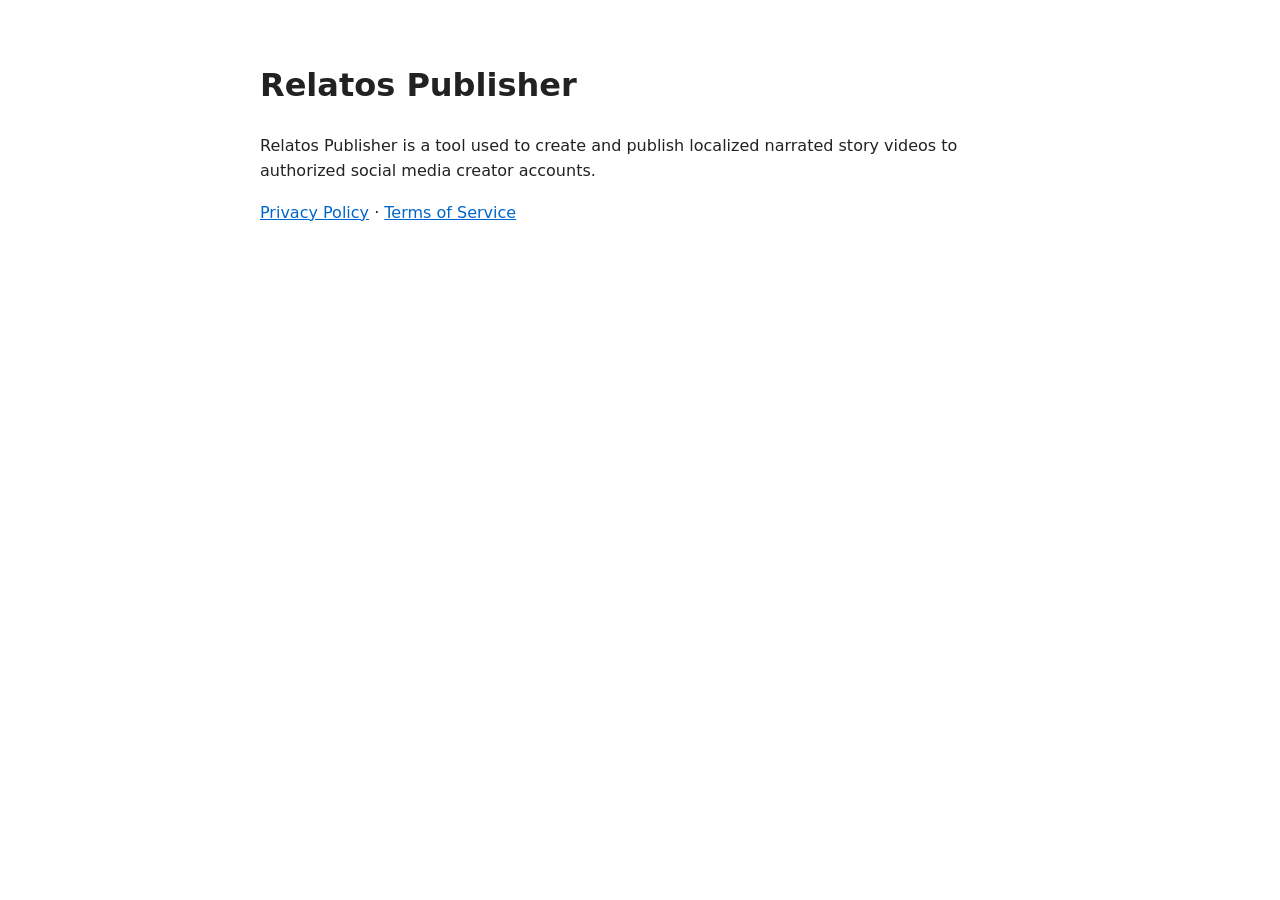
==== index.html @ 3a7854e7 "Create public policy site for Relatos Publisher" ====
<!doctype html><html lang="en"><head><meta charset="utf-8"><meta name="viewport" content="width=device-width,initial-scale=1"><title>Relatos Publisher</title><style>body{font-family:system-ui,sans-serif;max-width:760px;margin:60px auto;padding:0 20px;line-height:1.6;color:#222}a{color:#06c}</style></head><body><h1>Relatos Publisher</h1><p>Relatos Publisher is a tool used to create and publish localized narrated story videos to authorized social media creator accounts.</p><p><a href="privacy.html">Privacy Policy</a> · <a href="terms.html">Terms of Service</a></p></body></html>
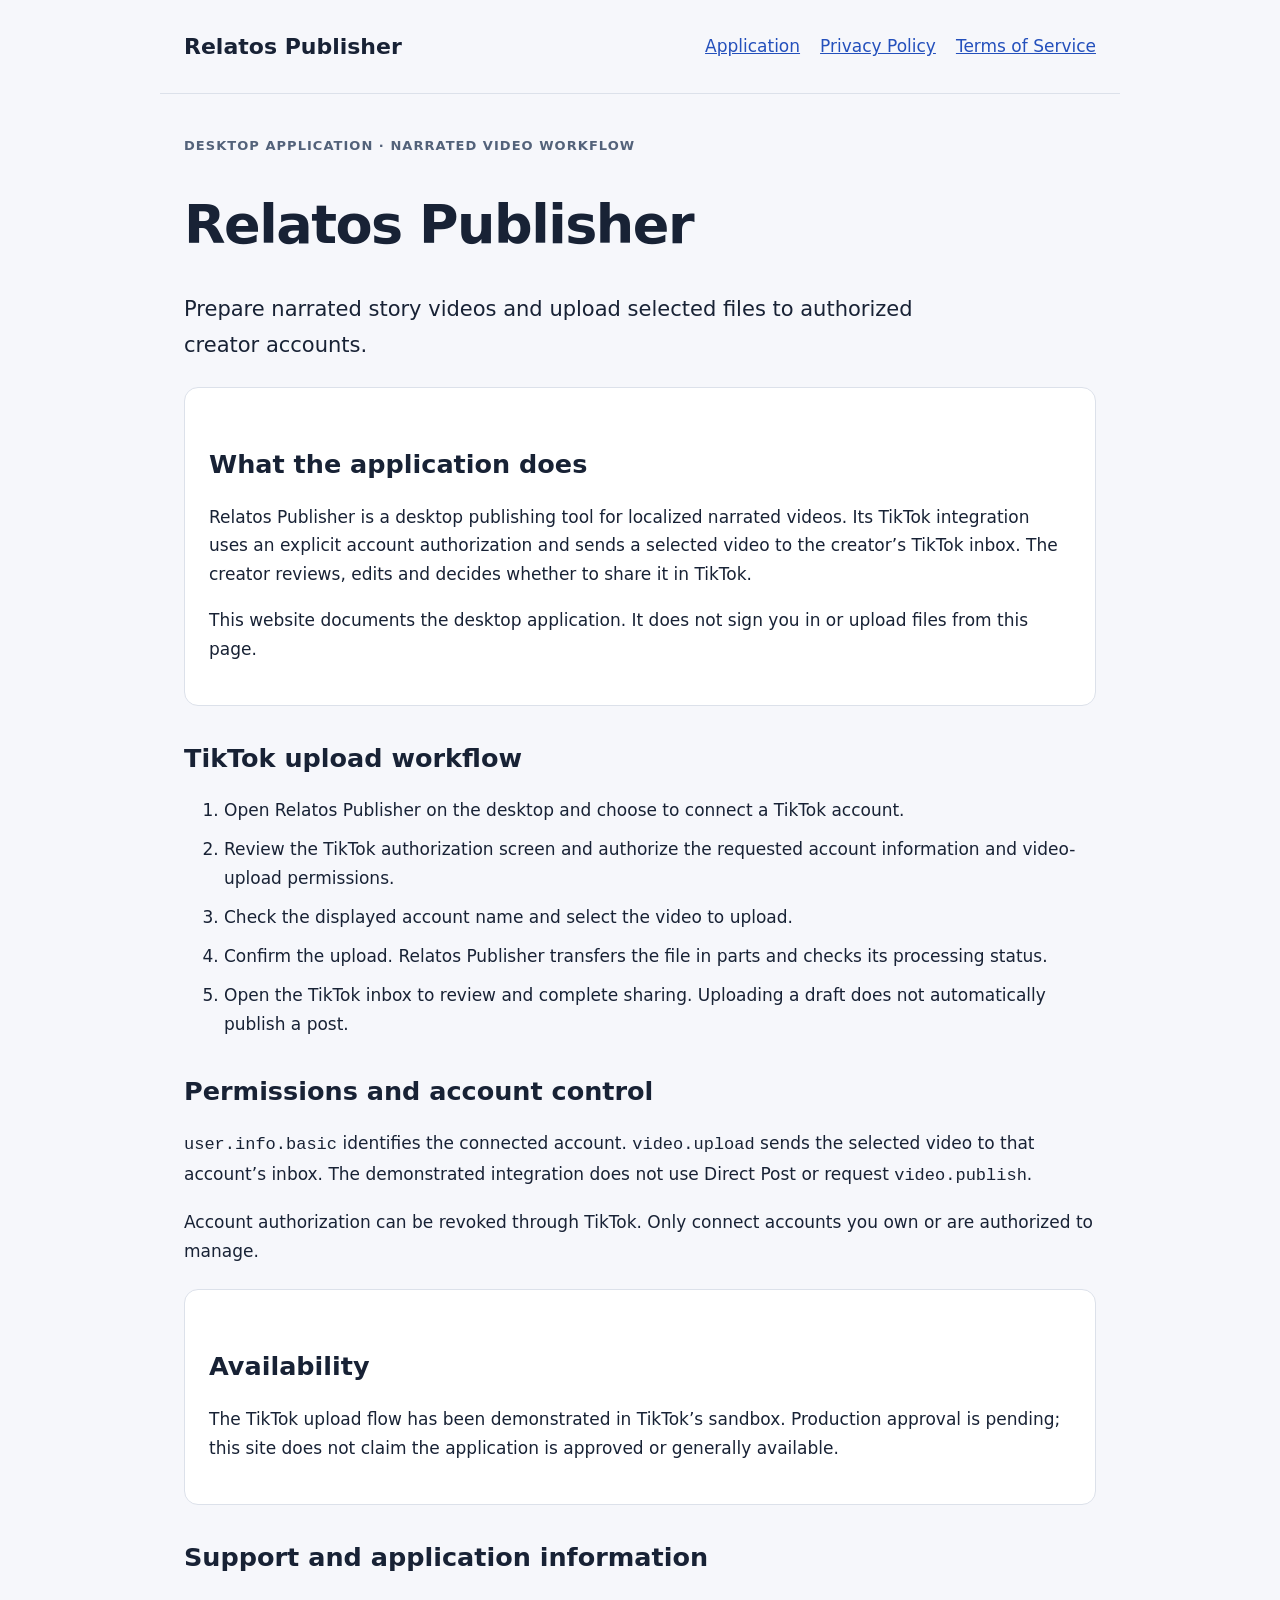
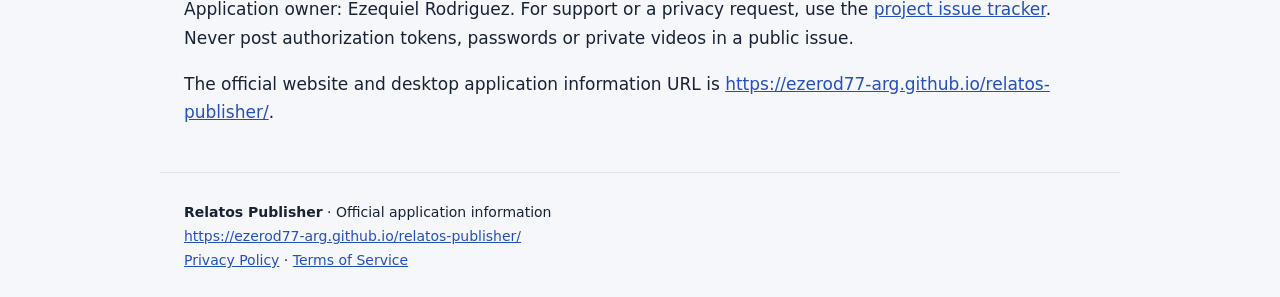
==== commit 9e2c2ca9: "fix: align Relatos Publisher website identity for TikTok review" ====
--- a/index.html
+++ b/index.html
@@ -1 +1,2 @@
-<!doctype html><html lang="en"><head><meta charset="utf-8"><meta name="viewport" content="width=device-width,initial-scale=1"><title>Relatos Publisher</title><style>body{font-family:system-ui,sans-serif;max-width:760px;margin:60px auto;padding:0 20px;line-height:1.6;color:#222}a{color:#06c}</style></head><body><h1>Relatos Publisher</h1><p>Relatos Publisher is a tool used to create and publish localized narrated story videos to authorized social media creator accounts.</p><p><a href="privacy.html">Privacy Policy</a> · <a href="terms.html">Terms of Service</a></p></body></html>
+<!doctype html>
+<html lang="en"><head><meta charset="utf-8"><meta name="viewport" content="width=device-width,initial-scale=1"><title>Relatos Publisher</title><meta name="description" content="Relatos Publisher desktop application: authorized narrated-video uploads, workflow documentation, privacy and terms."><link rel="canonical" href="https://ezerod77-arg.github.io/relatos-publisher/"><link rel="stylesheet" href="style.css"></head><body><header><a class="brand" href="https://ezerod77-arg.github.io/relatos-publisher/">Relatos Publisher</a><nav aria-label="Main navigation"><a href="index.html">Application</a><a href="privacy.html">Privacy Policy</a><a href="terms.html">Terms of Service</a></nav></header><main><p class="tag">Desktop application · Narrated video workflow</p><h1>Relatos Publisher</h1><p class="intro">Prepare narrated story videos and upload selected files to authorized creator accounts.</p><section class="panel"><h2>What the application does</h2><p>Relatos Publisher is a desktop publishing tool for localized narrated videos. Its TikTok integration uses an explicit account authorization and sends a selected video to the creator’s TikTok inbox. The creator reviews, edits and decides whether to share it in TikTok.</p><p>This website documents the desktop application. It does not sign you in or upload files from this page.</p></section><section><h2>TikTok upload workflow</h2><ol><li>Open Relatos Publisher on the desktop and choose to connect a TikTok account.</li><li>Review the TikTok authorization screen and authorize the requested account information and video-upload permissions.</li><li>Check the displayed account name and select the video to upload.</li><li>Confirm the upload. Relatos Publisher transfers the file in parts and checks its processing status.</li><li>Open the TikTok inbox to review and complete sharing. Uploading a draft does not automatically publish a post.</li></ol></section><section><h2>Permissions and account control</h2><p><code>user.info.basic</code> identifies the connected account. <code>video.upload</code> sends the selected video to that account’s inbox. The demonstrated integration does not use Direct Post or request <code>video.publish</code>.</p><p>Account authorization can be revoked through TikTok. Only connect accounts you own or are authorized to manage.</p></section><section class="panel"><h2>Availability</h2><p>The TikTok upload flow has been demonstrated in TikTok’s sandbox. Production approval is pending; this site does not claim the application is approved or generally available.</p></section><section><h2>Support and application information</h2><p>Application owner: Ezequiel Rodriguez. For support or a privacy request, use the <a href="https://github.com/ezerod77-arg/relatos-publisher/issues">project issue tracker</a>. Never post authorization tokens, passwords or private videos in a public issue.</p><p>The official website and desktop application information URL is <a href="https://ezerod77-arg.github.io/relatos-publisher/">https://ezerod77-arg.github.io/relatos-publisher/</a>.</p></section></main><footer><strong>Relatos Publisher</strong> · Official application information<br><a href="https://ezerod77-arg.github.io/relatos-publisher/">https://ezerod77-arg.github.io/relatos-publisher/</a><br><a href="privacy.html">Privacy Policy</a> · <a href="terms.html">Terms of Service</a></footer></body></html>
--- a/style.css
+++ b/style.css
@@ -0,0 +1 @@
+*{box-sizing:border-box}body{margin:0;background:#f6f7fb;color:#182235;font:17px/1.7 system-ui,sans-serif}header,main,footer{max-width:960px;margin:auto;padding:28px 24px}header{display:flex;align-items:center;justify-content:space-between;gap:20px;border-bottom:1px solid #dce1ea}.brand{font-size:22px;font-weight:750;color:#182235;text-decoration:none}nav{display:flex;gap:20px;flex-wrap:wrap}a{color:#2450bc}h1{font-size:clamp(34px,6vw,54px);line-height:1.15;letter-spacing:-1.5px}h2{line-height:1.3;margin-top:36px}.intro{font-size:21px;max-width:750px}.panel{background:white;border:1px solid #dce1ea;border-radius:14px;padding:24px;margin:24px 0}.tag{font-size:13px;letter-spacing:.08em;text-transform:uppercase;font-weight:700;color:#53627a}footer{font-size:14px;border-top:1px solid #dce1ea}li{margin-bottom:10px}@media(max-width:600px){header{align-items:flex-start;flex-direction:column}nav{gap:14px}}
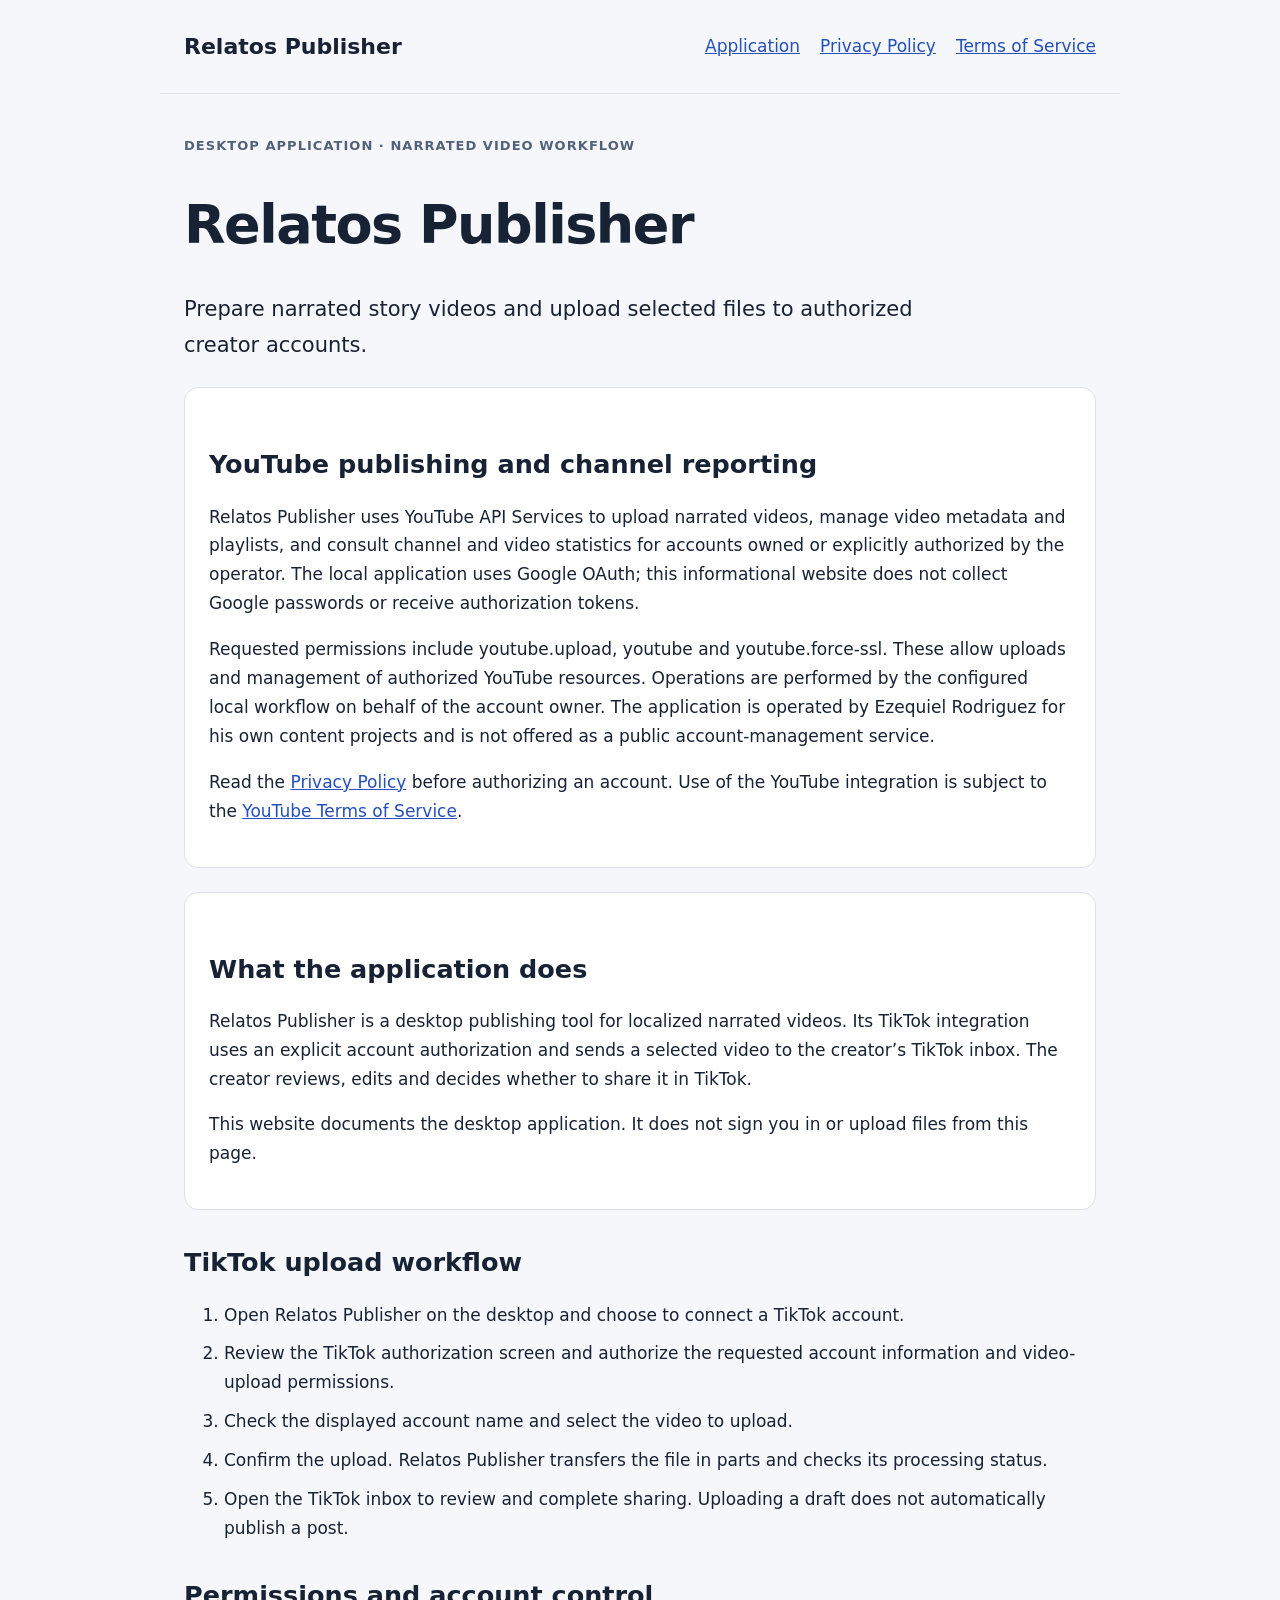
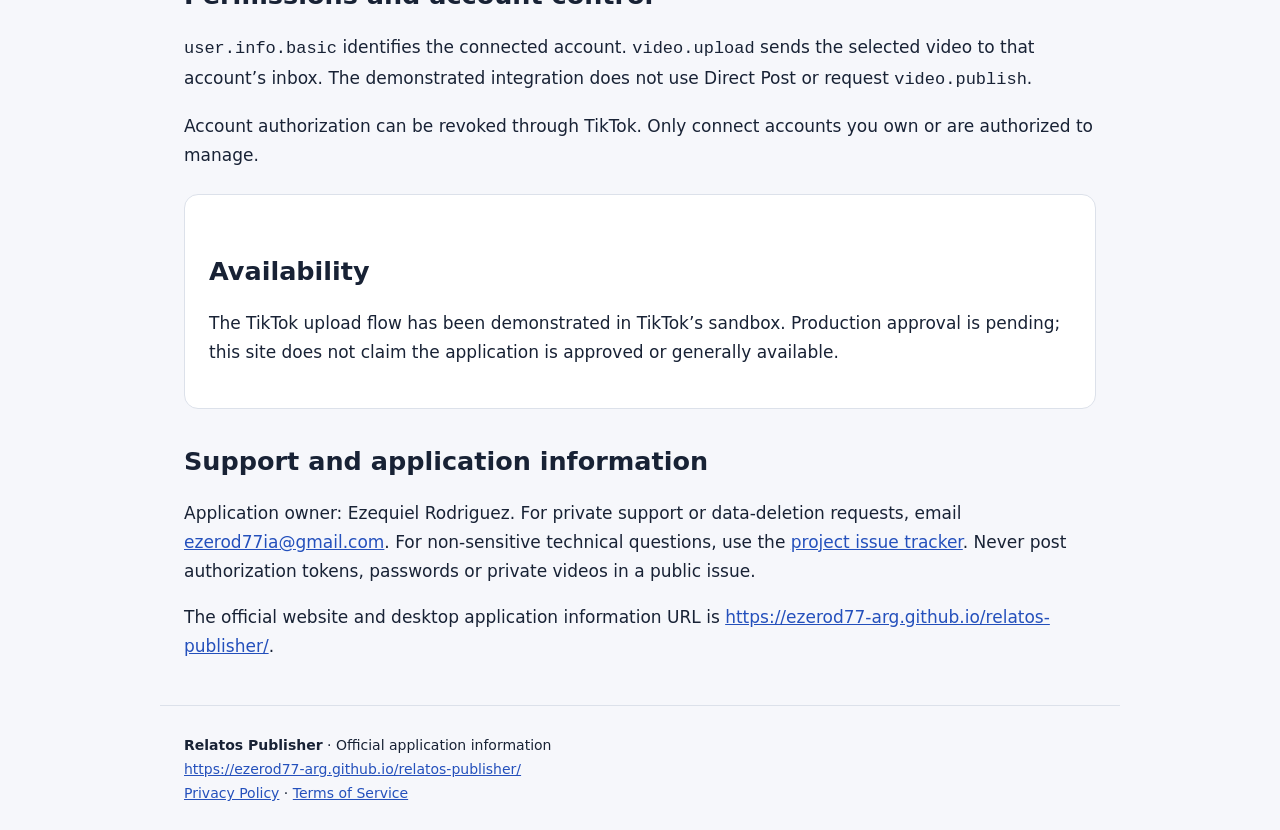
==== commit c7226f47: "docs: add YouTube OAuth app information and privacy policy" ====
--- a/index.html
+++ b/index.html
@@ -1,2 +1,2 @@
 <!doctype html>
-<html lang="en"><head><meta charset="utf-8"><meta name="viewport" content="width=device-width,initial-scale=1"><title>Relatos Publisher</title><meta name="description" content="Relatos Publisher desktop application: authorized narrated-video uploads, workflow documentation, privacy and terms."><link rel="canonical" href="https://ezerod77-arg.github.io/relatos-publisher/"><link rel="stylesheet" href="style.css"></head><body><header><a class="brand" href="https://ezerod77-arg.github.io/relatos-publisher/">Relatos Publisher</a><nav aria-label="Main navigation"><a href="index.html">Application</a><a href="privacy.html">Privacy Policy</a><a href="terms.html">Terms of Service</a></nav></header><main><p class="tag">Desktop application · Narrated video workflow</p><h1>Relatos Publisher</h1><p class="intro">Prepare narrated story videos and upload selected files to authorized creator accounts.</p><section class="panel"><h2>What the application does</h2><p>Relatos Publisher is a desktop publishing tool for localized narrated videos. Its TikTok integration uses an explicit account authorization and sends a selected video to the creator’s TikTok inbox. The creator reviews, edits and decides whether to share it in TikTok.</p><p>This website documents the desktop application. It does not sign you in or upload files from this page.</p></section><section><h2>TikTok upload workflow</h2><ol><li>Open Relatos Publisher on the desktop and choose to connect a TikTok account.</li><li>Review the TikTok authorization screen and authorize the requested account information and video-upload permissions.</li><li>Check the displayed account name and select the video to upload.</li><li>Confirm the upload. Relatos Publisher transfers the file in parts and checks its processing status.</li><li>Open the TikTok inbox to review and complete sharing. Uploading a draft does not automatically publish a post.</li></ol></section><section><h2>Permissions and account control</h2><p><code>user.info.basic</code> identifies the connected account. <code>video.upload</code> sends the selected video to that account’s inbox. The demonstrated integration does not use Direct Post or request <code>video.publish</code>.</p><p>Account authorization can be revoked through TikTok. Only connect accounts you own or are authorized to manage.</p></section><section class="panel"><h2>Availability</h2><p>The TikTok upload flow has been demonstrated in TikTok’s sandbox. Production approval is pending; this site does not claim the application is approved or generally available.</p></section><section><h2>Support and application information</h2><p>Application owner: Ezequiel Rodriguez. For support or a privacy request, use the <a href="https://github.com/ezerod77-arg/relatos-publisher/issues">project issue tracker</a>. Never post authorization tokens, passwords or private videos in a public issue.</p><p>The official website and desktop application information URL is <a href="https://ezerod77-arg.github.io/relatos-publisher/">https://ezerod77-arg.github.io/relatos-publisher/</a>.</p></section></main><footer><strong>Relatos Publisher</strong> · Official application information<br><a href="https://ezerod77-arg.github.io/relatos-publisher/">https://ezerod77-arg.github.io/relatos-publisher/</a><br><a href="privacy.html">Privacy Policy</a> · <a href="terms.html">Terms of Service</a></footer></body></html>
+<html lang="en"><head><meta charset="utf-8"><meta name="viewport" content="width=device-width,initial-scale=1"><title>Relatos Publisher</title><meta name="description" content="Relatos Publisher desktop application: authorized narrated-video uploads, workflow documentation, privacy and terms."><link rel="canonical" href="https://ezerod77-arg.github.io/relatos-publisher/"><link rel="stylesheet" href="style.css"></head><body><header><a class="brand" href="https://ezerod77-arg.github.io/relatos-publisher/">Relatos Publisher</a><nav aria-label="Main navigation"><a href="index.html">Application</a><a href="privacy.html">Privacy Policy</a><a href="terms.html">Terms of Service</a></nav></header><main><p class="tag">Desktop application · Narrated video workflow</p><h1>Relatos Publisher</h1><p class="intro">Prepare narrated story videos and upload selected files to authorized creator accounts.</p><section class="panel"><h2>YouTube publishing and channel reporting</h2><p>Relatos Publisher uses YouTube API Services to upload narrated videos, manage video metadata and playlists, and consult channel and video statistics for accounts owned or explicitly authorized by the operator. The local application uses Google OAuth; this informational website does not collect Google passwords or receive authorization tokens.</p><p>Requested permissions include youtube.upload, youtube and youtube.force-ssl. These allow uploads and management of authorized YouTube resources. Operations are performed by the configured local workflow on behalf of the account owner. The application is operated by Ezequiel Rodriguez for his own content projects and is not offered as a public account-management service.</p><p>Read the <a href="privacy.html">Privacy Policy</a> before authorizing an account. Use of the YouTube integration is subject to the <a href="https://www.youtube.com/t/terms">YouTube Terms of Service</a>.</p></section><section class="panel"><h2>What the application does</h2><p>Relatos Publisher is a desktop publishing tool for localized narrated videos. Its TikTok integration uses an explicit account authorization and sends a selected video to the creator’s TikTok inbox. The creator reviews, edits and decides whether to share it in TikTok.</p><p>This website documents the desktop application. It does not sign you in or upload files from this page.</p></section><section><h2>TikTok upload workflow</h2><ol><li>Open Relatos Publisher on the desktop and choose to connect a TikTok account.</li><li>Review the TikTok authorization screen and authorize the requested account information and video-upload permissions.</li><li>Check the displayed account name and select the video to upload.</li><li>Confirm the upload. Relatos Publisher transfers the file in parts and checks its processing status.</li><li>Open the TikTok inbox to review and complete sharing. Uploading a draft does not automatically publish a post.</li></ol></section><section><h2>Permissions and account control</h2><p><code>user.info.basic</code> identifies the connected account. <code>video.upload</code> sends the selected video to that account’s inbox. The demonstrated integration does not use Direct Post or request <code>video.publish</code>.</p><p>Account authorization can be revoked through TikTok. Only connect accounts you own or are authorized to manage.</p></section><section class="panel"><h2>Availability</h2><p>The TikTok upload flow has been demonstrated in TikTok’s sandbox. Production approval is pending; this site does not claim the application is approved or generally available.</p></section><section><h2>Support and application information</h2><p>Application owner: Ezequiel Rodriguez. For private support or data-deletion requests, email <a href="mailto:ezerod77ia@gmail.com">ezerod77ia@gmail.com</a>. For non-sensitive technical questions, use the <a href="https://github.com/ezerod77-arg/relatos-publisher/issues">project issue tracker</a>. Never post authorization tokens, passwords or private videos in a public issue.</p><p>The official website and desktop application information URL is <a href="https://ezerod77-arg.github.io/relatos-publisher/">https://ezerod77-arg.github.io/relatos-publisher/</a>.</p></section></main><footer><strong>Relatos Publisher</strong> · Official application information<br><a href="https://ezerod77-arg.github.io/relatos-publisher/">https://ezerod77-arg.github.io/relatos-publisher/</a><br><a href="privacy.html">Privacy Policy</a> · <a href="terms.html">Terms of Service</a></footer></body></html>
